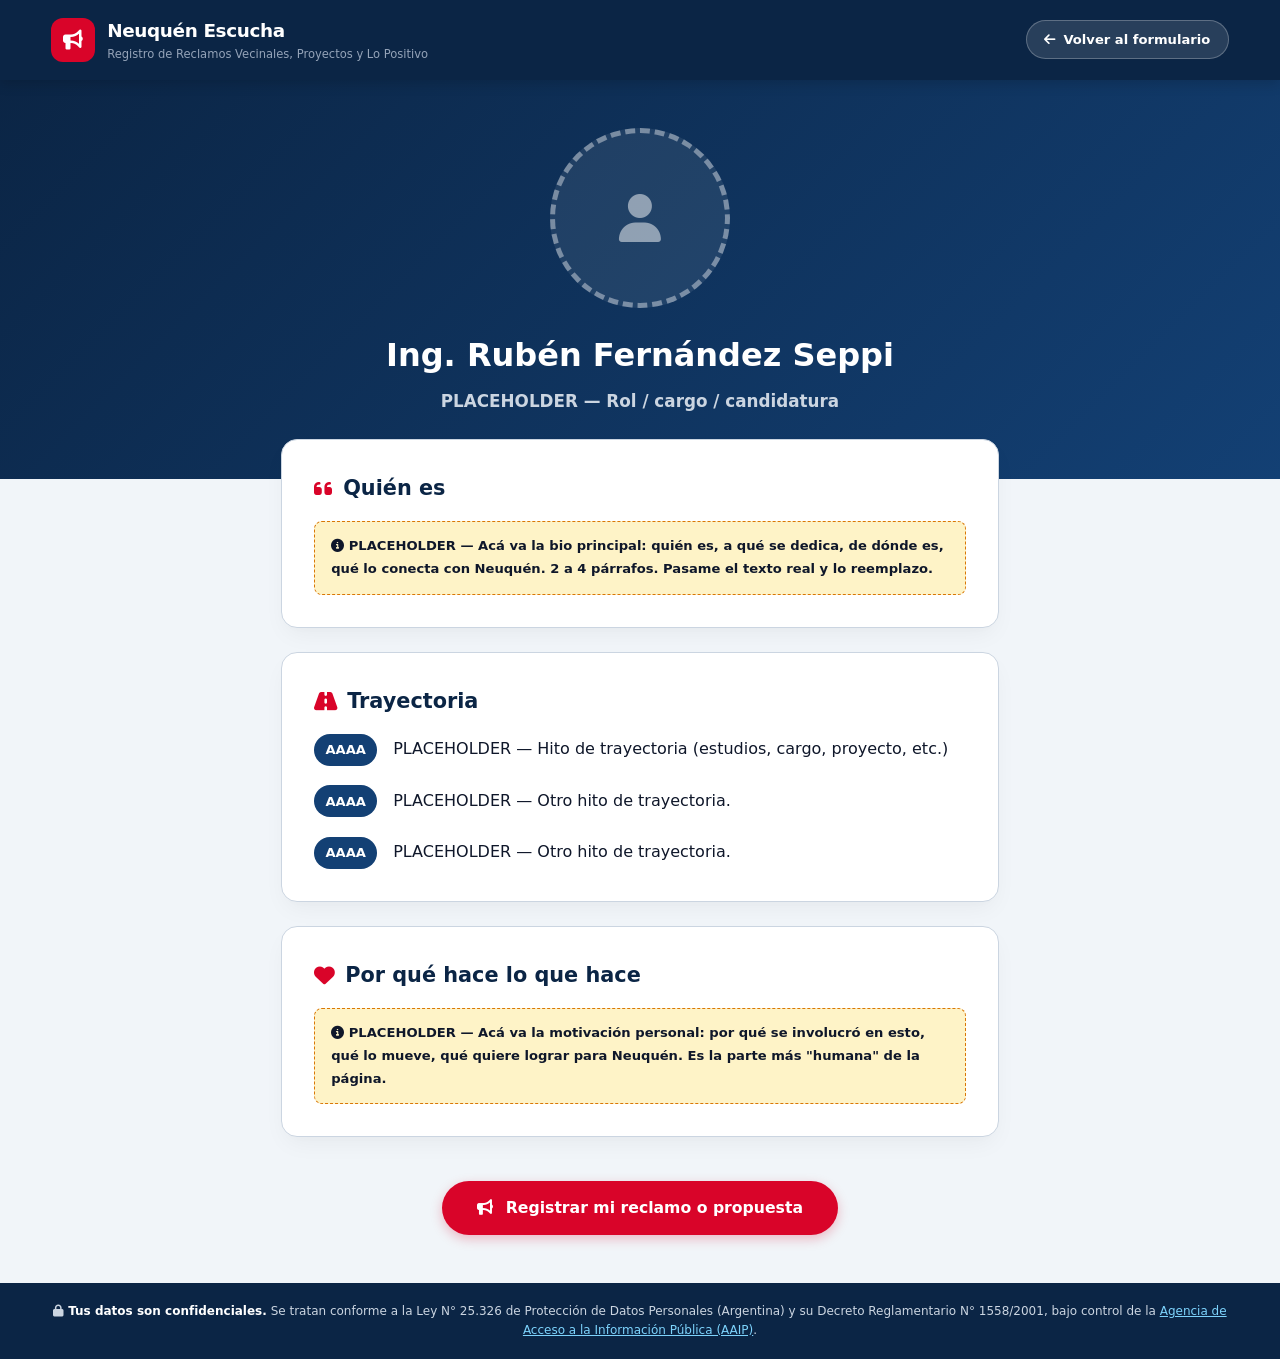
==== acercade/index.html @ f6ae8240 "Create index.html" ====
<!DOCTYPE html>
<html lang="es">
<head>
    <meta charset="UTF-8">
    <meta name="viewport" content="width=device-width, initial-scale=1.0">
    <title>Acerca de Rubén Fernández Seppi | Neuquén Escucha</title>
    <link rel="icon" href="data:image/svg+xml,%3Csvg xmlns='http://www.w3.org/2000/svg' viewBox='0 0 100 100'%3E%3Crect width='100' height='100' rx='20' fill='%230b2545'/%3E%3Ctext x='50' y='68' font-size='55' text-anchor='middle' fill='%23d90429'%3EN%3C/text%3E%3C/svg%3E">

    <link rel="stylesheet" href="https://cdnjs.cloudflare.com/ajax/libs/font-awesome/6.4.0/css/all.min.css">
    <link rel="stylesheet" href="../assets/shared.css">
    <style>
        /* ============ TODO: reemplazar cuando llegue el contenido real ============
           Buscá la palabra "PLACEHOLDER" en este archivo — son los lugares donde
           va la foto, la bio, la trayectoria y la motivación reales. */

        .about-hero {
            background: linear-gradient(135deg, var(--primary) 0%, var(--secondary) 100%);
            color: #fff;
            padding: 3rem 4% 4rem;
            text-align: center;
        }

        .about-photo {
            width: 180px;
            height: 180px;
            border-radius: 50%;
            border: 5px solid rgba(255,255,255,0.25);
            object-fit: cover;
            margin: 0 auto 1.4rem;
            display: block;
            background: rgba(255,255,255,0.1);
        }

        .about-photo-placeholder {
            width: 180px;
            height: 180px;
            border-radius: 50%;
            border: 5px dashed rgba(255,255,255,0.4);
            margin: 0 auto 1.4rem;
            display: flex;
            align-items: center;
            justify-content: center;
            font-size: 3rem;
            color: rgba(255,255,255,0.5);
            background: rgba(255,255,255,0.08);
        }

        .about-hero h1 {
            font-size: 2rem;
            font-weight: 800;
            margin-bottom: 0.4rem;
        }

        .about-hero .about-role {
            font-size: 1.05rem;
            color: #cbd5e1;
            font-weight: 600;
        }

        .about-content {
            max-width: 820px;
            margin: -2.5rem auto 0;
            padding: 0 4% 3rem;
        }

        .about-card {
            background: #fff;
            border-radius: var(--radius);
            box-shadow: var(--shadow);
            border: 1px solid var(--border-color);
            padding: 2rem;
            margin-bottom: 1.5rem;
        }

        .about-card h2 {
            color: var(--primary);
            font-size: 1.3rem;
            font-weight: 800;
            margin-bottom: 1rem;
            display: flex;
            align-items: center;
            gap: 10px;
        }

        .about-card h2 i {
            color: var(--accent);
        }

        .about-card p {
            color: var(--text-dark);
            line-height: 1.75;
            margin-bottom: 0.9rem;
        }

        .about-card p:last-child { margin-bottom: 0; }

        .placeholder-note {
            background: #fef3c7;
            border: 1px dashed var(--gold);
            border-radius: 8px;
            padding: 0.8rem 1rem;
            font-size: 0.82rem;
            color: #92400e;
            font-weight: 600;
        }

        .timeline {
            display: flex;
            flex-direction: column;
            gap: 1.2rem;
        }

        .timeline-item {
            display: flex;
            gap: 1rem;
            align-items: flex-start;
        }

        .timeline-year {
            background: var(--secondary);
            color: #fff;
            font-weight: 800;
            font-size: 0.82rem;
            padding: 0.35rem 0.7rem;
            border-radius: 50px;
            flex-shrink: 0;
            white-space: nowrap;
        }

        .timeline-desc {
            color: var(--text-dark);
            line-height: 1.6;
            padding-top: 0.15rem;
        }

        .about-cta {
            text-align: center;
            margin-top: 1rem;
        }

        .about-cta a.btn-submit {
            display: inline-flex;
            width: auto;
            padding: 0.9rem 2.2rem;
            text-decoration: none;
        }

        @media (max-width: 600px) {
            .about-hero { padding: 2.2rem 5% 3.5rem; }
            .about-hero h1 { font-size: 1.5rem; }
            .about-photo, .about-photo-placeholder { width: 130px; height: 130px; }
            .about-card { padding: 1.4rem; }
        }
    </style>
</head>
<body>

    <header>
        <div class="brand">
            <div class="brand-icon"><i class="fas fa-bullhorn"></i></div>
            <div class="brand-text">
                <h1>Neuquén Escucha</h1>
                <p>Registro de Reclamos Vecinales, Proyectos y Lo Positivo</p>
            </div>
        </div>
        <div class="header-actions">
            <a href="../index.html" class="btn-header-back" style="display:flex;">
                <i class="fas fa-arrow-left"></i> <span>Volver al formulario</span>
            </a>
        </div>
    </header>

    <section class="about-hero">
        <!-- PLACEHOLDER: reemplazar por la foto real -->
        <!-- <img src="foto-ruben.jpg" alt="Rubén Fernández Seppi" class="about-photo"> -->
        <div class="about-photo-placeholder">
            <i class="fas fa-user"></i>
        </div>
        <h1>Ing. Rubén Fernández Seppi</h1>
        <p class="about-role">PLACEHOLDER — Rol / cargo / candidatura</p>
    </section>

    <main class="about-content">

        <div class="about-card">
            <h2><i class="fas fa-quote-left"></i> Quién es</h2>
            <p class="placeholder-note">
                <i class="fas fa-info-circle"></i> PLACEHOLDER — Acá va la bio principal: quién es, a qué se dedica,
                de dónde es, qué lo conecta con Neuquén. 2 a 4 párrafos. Pasame el texto real y lo reemplazo.
            </p>
        </div>

        <div class="about-card">
            <h2><i class="fas fa-road"></i> Trayectoria</h2>
            <div class="timeline">
                <!-- PLACEHOLDER: agregar un bloque más por cada hito de la trayectoria -->
                <div class="timeline-item">
                    <span class="timeline-year">AAAA</span>
                    <span class="timeline-desc">PLACEHOLDER — Hito de trayectoria (estudios, cargo, proyecto, etc.)</span>
                </div>
                <div class="timeline-item">
                    <span class="timeline-year">AAAA</span>
                    <span class="timeline-desc">PLACEHOLDER — Otro hito de trayectoria.</span>
                </div>
                <div class="timeline-item">
                    <span class="timeline-year">AAAA</span>
                    <span class="timeline-desc">PLACEHOLDER — Otro hito de trayectoria.</span>
                </div>
            </div>
        </div>

        <div class="about-card">
            <h2><i class="fas fa-heart"></i> Por qué hace lo que hace</h2>
            <p class="placeholder-note">
                <i class="fas fa-info-circle"></i> PLACEHOLDER — Acá va la motivación personal: por qué se involucró
                en esto, qué lo mueve, qué quiere lograr para Neuquén. Es la parte más "humana" de la página.
            </p>
        </div>

        <div class="about-cta">
            <a href="../index.html" class="btn-submit">
                <i class="fas fa-bullhorn"></i> Registrar mi reclamo o propuesta
            </a>
        </div>

    </main>

    <footer class="privacy-footer">
        <i class="fas fa-lock"></i> <strong>Tus datos son confidenciales.</strong> Se tratan conforme a la Ley N° 25.326 de Protección de Datos Personales (Argentina) y su Decreto Reglamentario N° 1558/2001, bajo control de la <a href="https://www.argentina.gob.ar/aaip/datospersonales" target="_blank" rel="noopener">Agencia de Acceso a la Información Pública (AAIP)</a>.
    </footer>

</body>
</html>
---- assets/shared.css ----
/**
 * shared.css — Neuquén Escucha
 * Estilos comunes entre index.html (formulario público) y admin.html (panel).
 * Colores, tipografía, botones, modales, toasts y el aviso de privacidad viven acá.
 * Lo específico de cada página (grilla del formulario, gráficos del panel, etc.)
 * va en el <style> propio de cada archivo .html.
 */

:root {
    --primary: #0b2545;
    --secondary: #134074;
    --accent: #d90429;
    --gold: #d97706;
    --gold-light: #fef3c7;
    --teal: #0d9488;
    --green-positive: #16a34a;
    --green-light: #dcfce7;
    --purple: #7c3aed;
    --light-bg: #f1f5f9;
    --card-bg: #ffffff;
    --text-dark: #0f172a;
    --text-muted: #64748b;
    --border-color: #cbd5e1;
    --radius: 16px;
    --shadow: 0 10px 25px -5px rgba(0,0,0,0.05), 0 8px 10px -6px rgba(0,0,0,0.01);
    --transition: all 0.3s cubic-bezier(0.4, 0, 0.2, 1);
}

* {
    margin: 0;
    padding: 0;
    box-sizing: border-box;
    font-family: 'Segoe UI', system-ui, -apple-system, sans-serif;
}

body {
    background-color: var(--light-bg);
    color: var(--text-dark);
    line-height: 1.6;
    min-height: 100vh;
    display: flex;
    flex-direction: column;
}

/* Ocultar la barra de scroll visible (PC y celular), sin quitar el scroll en sí */
html, body {
    scrollbar-width: none;
    -ms-overflow-style: none;
}
html::-webkit-scrollbar, body::-webkit-scrollbar {
    display: none;
    width: 0;
    height: 0;
}

@keyframes fadeIn {
    from { opacity: 0; transform: translateY(10px); }
    to { opacity: 1; transform: translateY(0); }
}

@keyframes modalScale {
    from { transform: scale(0.85); opacity: 0; }
    to { transform: scale(1); opacity: 1; }
}

/* ============ HEADER ============ */
header {
    background: var(--primary);
    color: #fff;
    padding: 1rem 4%;
    display: flex;
    justify-content: space-between;
    align-items: center;
    box-shadow: 0 4px 12px rgba(0,0,0,0.15);
    position: sticky;
    top: 0;
    z-index: 100;
}

.brand { display: flex; align-items: center; gap: 12px; }

.brand-icon {
    background: var(--accent);
    color: #fff;
    width: 44px;
    height: 44px;
    border-radius: 12px;
    display: flex;
    align-items: center;
    justify-content: center;
    font-size: 1.25rem;
    flex-shrink: 0;
}

.brand-text h1 { font-size: 1.15rem; font-weight: 800; letter-spacing: -0.02em; }
.brand-text p { font-size: 0.72rem; color: #94a3b8; }

.header-actions { display: flex; align-items: center; gap: 0.6rem; }

.btn-header-admin, .btn-header-back {
    background: rgba(255,255,255,0.12);
    color: #fff;
    border: 1px solid rgba(255,255,255,0.25);
    padding: 0.5rem 1.1rem;
    border-radius: 50px;
    font-size: 0.82rem;
    font-weight: 700;
    cursor: pointer;
    display: flex;
    align-items: center;
    gap: 8px;
    transition: var(--transition);
    white-space: nowrap;
    text-decoration: none;
}

.btn-header-admin:hover, .btn-header-back:hover {
    background: rgba(255,255,255,0.25);
    transform: translateY(-1px);
}

.btn-header-whatsapp {
    background: #25D366;
    color: #fff;
    border: none;
    padding: 0.5rem 1.1rem;
    border-radius: 50px;
    font-size: 0.82rem;
    font-weight: 700;
    cursor: pointer;
    display: flex;
    align-items: center;
    gap: 8px;
    transition: var(--transition);
    white-space: nowrap;
    text-decoration: none;
}

.btn-header-whatsapp:hover {
    background: #1da851;
    transform: translateY(-1px);
}

@media (max-width: 480px) {
    .btn-header-whatsapp span { display: none; }
    .btn-header-whatsapp { padding: 0.5rem 0.7rem; }
}

.main-wrapper {
    flex: 1;
    padding: 2rem 4%;
    max-width: 1550px;
    margin: 0 auto;
    width: 100%;
}

@media (max-width: 768px) {
    header { padding: 0.8rem 4%; }
    .brand-text h1 { font-size: 1rem; }
    .brand-text p { font-size: 0.62rem; }
    .main-wrapper { padding: 1.2rem 4%; }
}

/* ============ FORM ELEMENTS BASE ============ */
.form-group { display: flex; flex-direction: column; gap: 0.4rem; }

label {
    font-weight: 700;
    font-size: 0.88rem;
    color: var(--text-dark);
    display: flex;
    align-items: center;
    gap: 6px;
}

input, select, textarea {
    width: 100%;
    padding: 0.8rem 1rem;
    border: 1px solid var(--border-color);
    border-radius: 10px;
    font-size: 0.92rem;
    background: #fff;
    color: var(--text-dark);
    outline: none;
    transition: var(--transition);
}

input:focus, select:focus, textarea:focus {
    border-color: var(--secondary);
    box-shadow: 0 0 0 3px rgba(19, 64, 116, 0.12);
}

.field-error {
    border-color: var(--accent) !important;
    box-shadow: 0 0 0 3px rgba(217, 4, 41, 0.12) !important;
}

.form-error-msg {
    display: none;
    background: #fee2e2;
    color: #b91c1c;
    border: 1px solid #fecaca;
    padding: 0.7rem 1rem;
    border-radius: 10px;
    font-size: 0.85rem;
    font-weight: 600;
    margin-top: 1rem;
}

/* ============ BOTONES ============ */
.btn-submit {
    background: var(--accent);
    color: #fff;
    border: none;
    padding: 1rem 2rem;
    font-size: 0.98rem;
    font-weight: 800;
    border-radius: 50px;
    cursor: pointer;
    transition: var(--transition);
    display: flex;
    align-items: center;
    justify-content: center;
    gap: 0.8rem;
    width: 100%;
    margin-top: 1.2rem;
    box-shadow: 0 4px 12px rgba(217, 4, 41, 0.25);
}

.btn-submit:hover { background: #b00320; transform: translateY(-2px); }
.btn-submit:disabled { opacity: 0.65; cursor: not-allowed; transform: none; }

.btn-whatsapp {
    background: #25D366;
    color: #fff;
    text-decoration: none;
    padding: 0.9rem 1.6rem;
    border-radius: 50px;
    font-weight: 700;
    display: inline-flex;
    align-items: center;
    justify-content: center;
    gap: 0.6rem;
    width: 100%;
    cursor: pointer;
    border: none;
    transition: var(--transition);
}
.btn-whatsapp:hover { background: #1da851; transform: translateY(-1px); }
.btn-whatsapp:disabled { opacity: 0.6; cursor: not-allowed; }

/* ============ MODALES ============ */
.modal-overlay {
    position: fixed;
    top: 0; left: 0;
    width: 100%; height: 100%;
    background: rgba(15, 23, 42, 0.75);
    backdrop-filter: blur(5px);
    display: none;
    align-items: center;
    justify-content: center;
    z-index: 1000;
    padding: 1rem;
    overflow-y: auto;
}

.modal-card {
    background: #fff;
    border-radius: var(--radius);
    max-width: 520px;
    width: 100%;
    padding: 2.2rem;
    text-align: center;
    box-shadow: 0 25px 50px -12px rgba(0, 0, 0, 0.25);
    animation: modalScale 0.3s cubic-bezier(0.34, 1.56, 0.64, 1) forwards;
    margin: auto;
}

.modal-icon {
    width: 72px; height: 72px;
    border-radius: 50%;
    display: flex;
    align-items: center;
    justify-content: center;
    font-size: 2rem;
    margin: 0 auto 1.2rem;
}

.modal-icon.icon-success { background: #dcfce7; color: #16a34a; }
.modal-icon.icon-info { background: #e0f2fe; color: #0284c7; }
.modal-icon.icon-verify { background: #fef3c7; color: #d97706; }
.modal-icon.icon-admin { background: #e0e7ff; color: #4338ca; }

.modal-title { font-size: 1.4rem; color: var(--primary); font-weight: 800; margin-bottom: 0.6rem; }
.modal-desc { color: var(--text-muted); font-size: 0.92rem; margin-bottom: 1.3rem; line-height: 1.5; }

.modal-invitation {
    background: #f1f5f9;
    border-left: 4px solid #25D366;
    padding: 1rem;
    border-radius: 8px;
    font-size: 0.88rem;
    color: var(--text-dark);
    text-align: left;
    margin-bottom: 1.3rem;
}

.modal-close-btn {
    background: transparent;
    border: none;
    color: var(--text-muted);
    font-weight: 600;
    margin-top: 1rem;
    cursor: pointer;
    font-size: 0.85rem;
}

.code-input-box {
    letter-spacing: 8px;
    font-size: 1.5rem;
    text-align: center;
    font-weight: 800;
    width: 180px;
    margin: 1rem auto;
    display: block;
}

@media (max-width: 480px) {
    .modal-card { padding: 1.5rem; }
}

/* ============ POPUPS DE CONFIRMACIÓN (TOASTS) ============ */
#toastContainer {
    position: fixed;
    top: 90px;
    right: 20px;
    z-index: 2000;
    display: flex;
    flex-direction: column;
    gap: 0.6rem;
    max-width: 340px;
    pointer-events: none;
}

.toast-item {
    background: var(--primary);
    color: #fff;
    padding: 0.85rem 1.1rem;
    border-radius: 10px;
    font-size: 0.85rem;
    font-weight: 600;
    box-shadow: 0 10px 25px -5px rgba(0,0,0,0.25);
    display: flex;
    align-items: center;
    gap: 10px;
    opacity: 0;
    transform: translateX(40px);
    transition: opacity 0.25s ease, transform 0.25s ease;
    pointer-events: auto;
    cursor: pointer;
}

.toast-item.toast-visible { opacity: 1; transform: translateX(0); }
.toast-item.toast-success { background: #15803d; }
.toast-item.toast-error { background: var(--accent); }
.toast-item.toast-info { background: var(--secondary); }
.toast-item i { font-size: 1.05rem; flex-shrink: 0; }

@media (max-width: 480px) {
    #toastContainer { top: auto; bottom: 16px; right: 12px; left: 12px; max-width: none; }
}

/* ============ AVISO DE PRIVACIDAD ============ */
.privacy-notice-box {
    background: #f0f9ff;
    border: 1px solid #bae6fd;
    border-left: 4px solid #0284c7;
    border-radius: 10px;
    padding: 1rem 1.1rem;
    margin: 1.4rem 0;
    font-size: 0.85rem;
    color: var(--text-dark);
    line-height: 1.55;
}

.privacy-notice-box .privacy-title {
    display: flex;
    align-items: center;
    gap: 8px;
    font-weight: 800;
    color: #075985;
    margin-bottom: 0.4rem;
    font-size: 0.9rem;
}

.privacy-notice-box details { margin-top: 0.5rem; }
.privacy-notice-box summary {
    cursor: pointer;
    font-weight: 700;
    color: #0284c7;
    font-size: 0.82rem;
    list-style: none;
}
.privacy-notice-box summary::-webkit-details-marker { display: none; }
.privacy-notice-box summary::before { content: "▸ "; }
.privacy-notice-box details[open] summary::before { content: "▾ "; }

.privacy-notice-box .privacy-extra {
    margin-top: 0.6rem;
    padding-top: 0.6rem;
    border-top: 1px dashed #bae6fd;
    color: var(--text-muted);
    font-size: 0.8rem;
}

.privacy-footer {
    background: var(--primary);
    color: #cbd5e1;
    text-align: center;
    font-size: 0.75rem;
    padding: 1.2rem 4%;
    line-height: 1.6;
}
.privacy-footer strong { color: #fff; }
.privacy-footer a { color: #7dd3fc; text-decoration: underline; }

@media (max-width: 480px) {
    .privacy-notice-box { padding: 0.85rem 0.9rem; font-size: 0.8rem; }
}
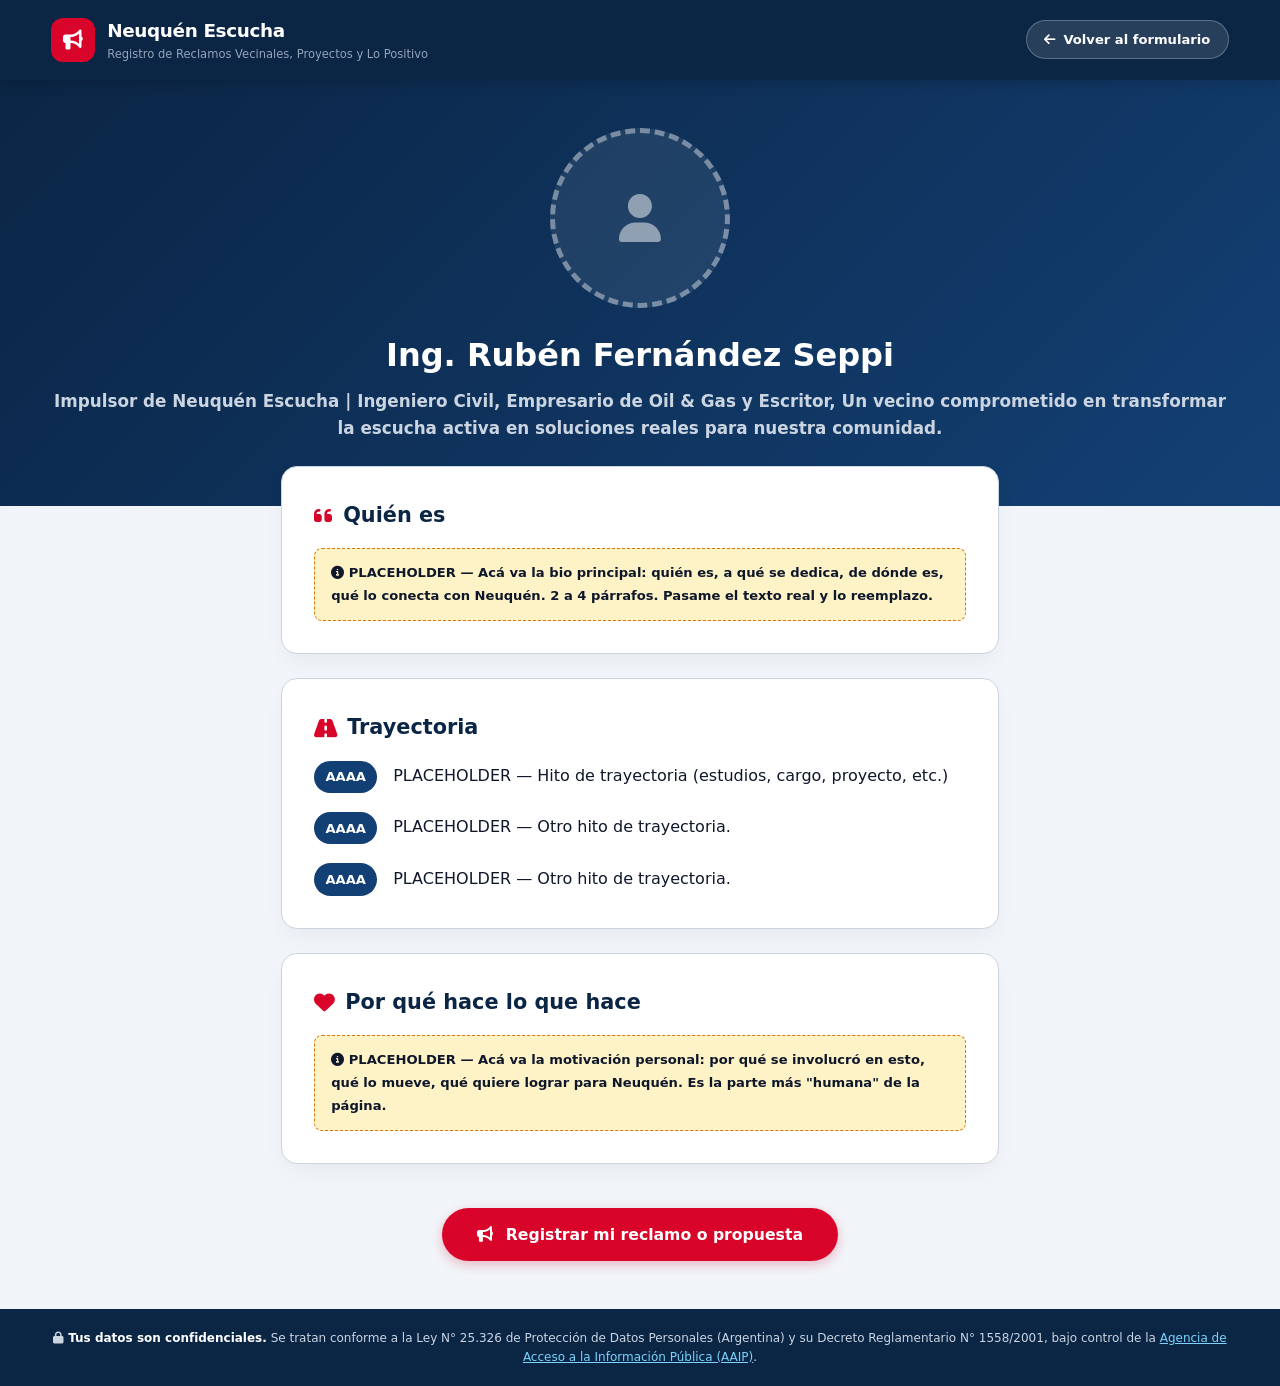
==== commit 0227f47a: "Update index.html" ====
--- a/acercade/index.html
+++ b/acercade/index.html
@@ -177,7 +177,8 @@
             <i class="fas fa-user"></i>
         </div>
         <h1>Ing. Rubén Fernández Seppi</h1>
-        <p class="about-role">PLACEHOLDER — Rol / cargo / candidatura</p>
+        <p class="about-role">Impulsor de Neuquén Escucha | Ingeniero Civil, Empresario de Oil & Gas y Escritor,
+            Un vecino comprometido en transformar la escucha activa en soluciones reales para nuestra comunidad.</p>
     </section>
 
     <main class="about-content">
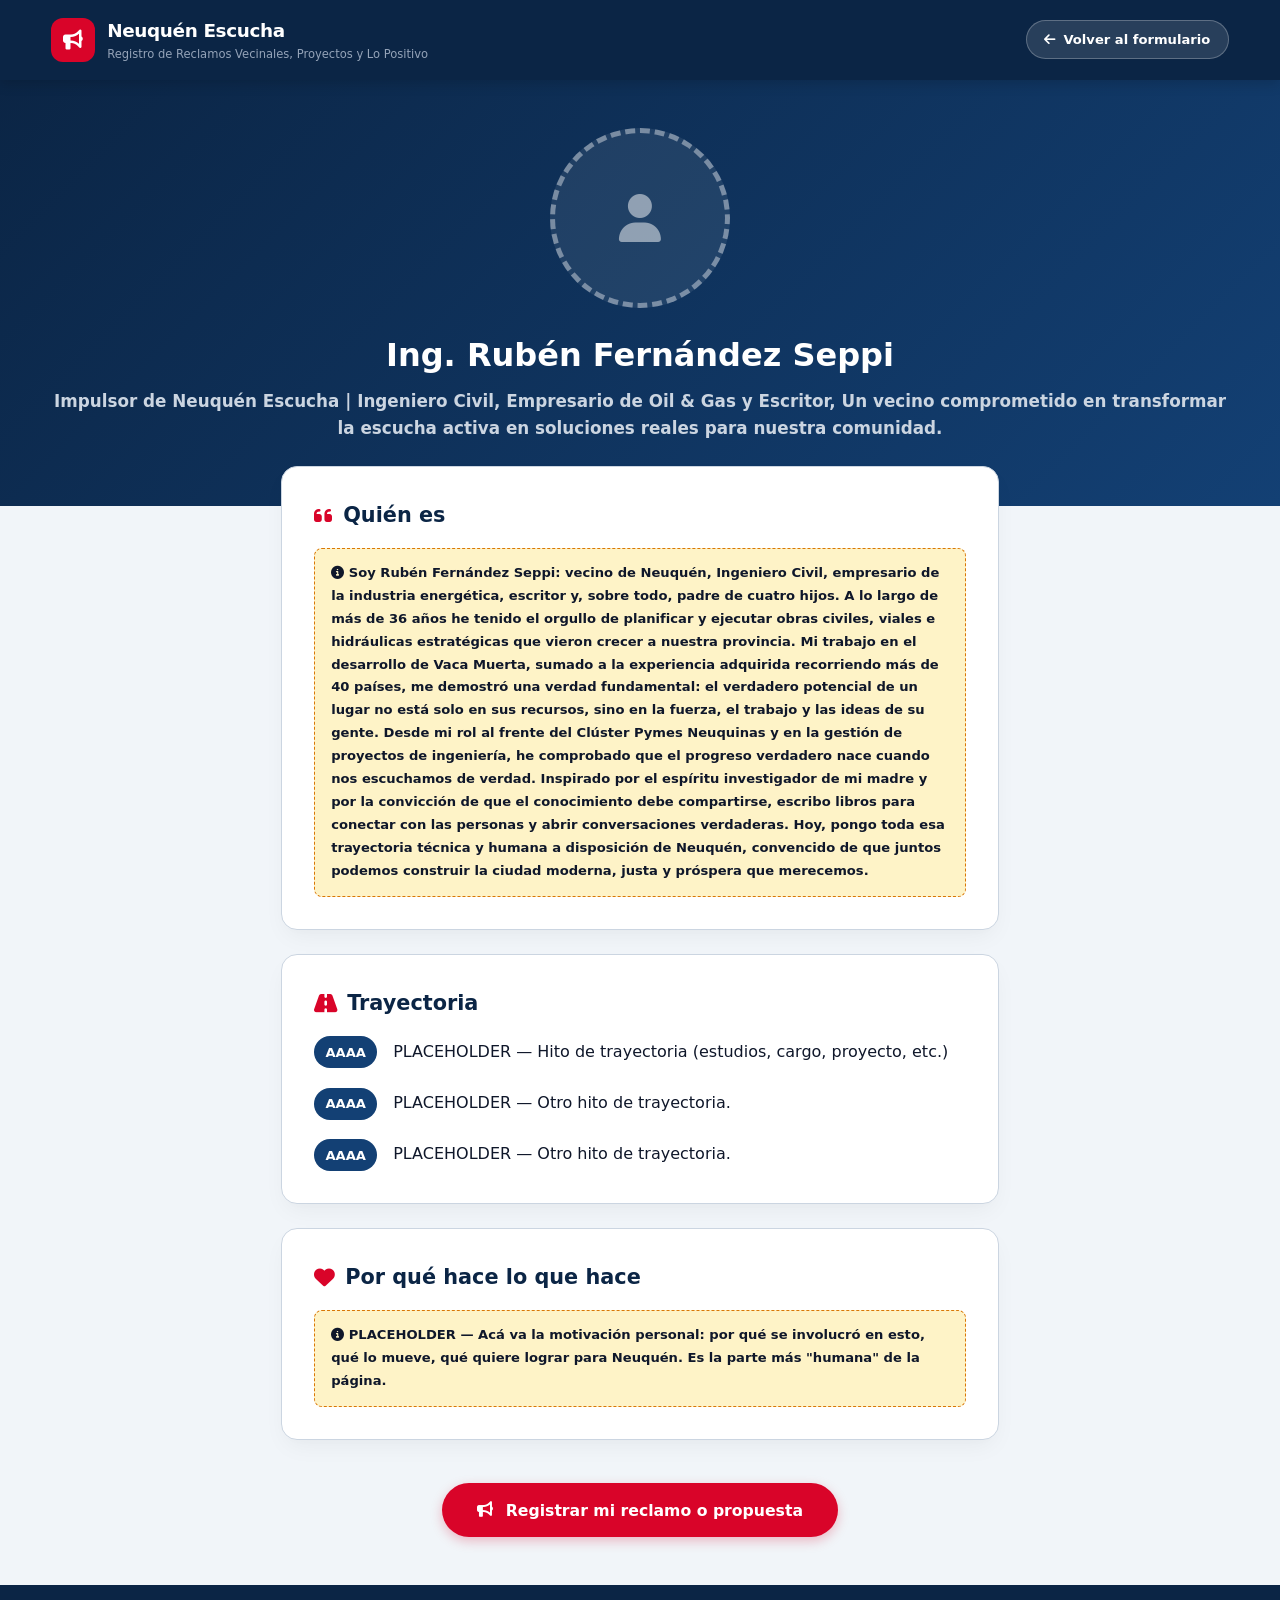
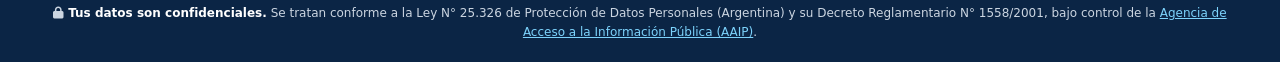
==== commit dcff570a: "Update index.html" ====
--- a/acercade/index.html
+++ b/acercade/index.html
@@ -178,6 +178,7 @@
         </div>
         <h1>Ing. Rubén Fernández Seppi</h1>
         <p class="about-role">Impulsor de Neuquén Escucha | Ingeniero Civil, Empresario de Oil & Gas y Escritor,
+            
             Un vecino comprometido en transformar la escucha activa en soluciones reales para nuestra comunidad.</p>
     </section>
 
@@ -186,8 +187,9 @@
         <div class="about-card">
             <h2><i class="fas fa-quote-left"></i> Quién es</h2>
             <p class="placeholder-note">
-                <i class="fas fa-info-circle"></i> PLACEHOLDER — Acá va la bio principal: quién es, a qué se dedica,
-                de dónde es, qué lo conecta con Neuquén. 2 a 4 párrafos. Pasame el texto real y lo reemplazo.
+                <i class="fas fa-info-circle"></i> Soy Rubén Fernández Seppi: vecino de Neuquén, Ingeniero Civil, empresario de la industria energética, escritor y, sobre todo, padre de cuatro hijos. A lo largo de más de 36 años he tenido el orgullo de planificar y ejecutar obras civiles, viales e hidráulicas estratégicas que vieron crecer a nuestra provincia. Mi trabajo en el desarrollo de Vaca Muerta, sumado a la experiencia adquirida recorriendo más de 40 países, me demostró una verdad fundamental: el verdadero potencial de un lugar no está solo en sus recursos, sino en la fuerza, el trabajo y las ideas de su gente.
+
+Desde mi rol al frente del Clúster Pymes Neuquinas y en la gestión de proyectos de ingeniería, he comprobado que el progreso verdadero nace cuando nos escuchamos de verdad. Inspirado por el espíritu investigador de mi madre y por la convicción de que el conocimiento debe compartirse, escribo libros para conectar con las personas y abrir conversaciones verdaderas. Hoy, pongo toda esa trayectoria técnica y humana a disposición de Neuquén, convencido de que juntos podemos construir la ciudad moderna, justa y próspera que merecemos.
             </p>
         </div>
 
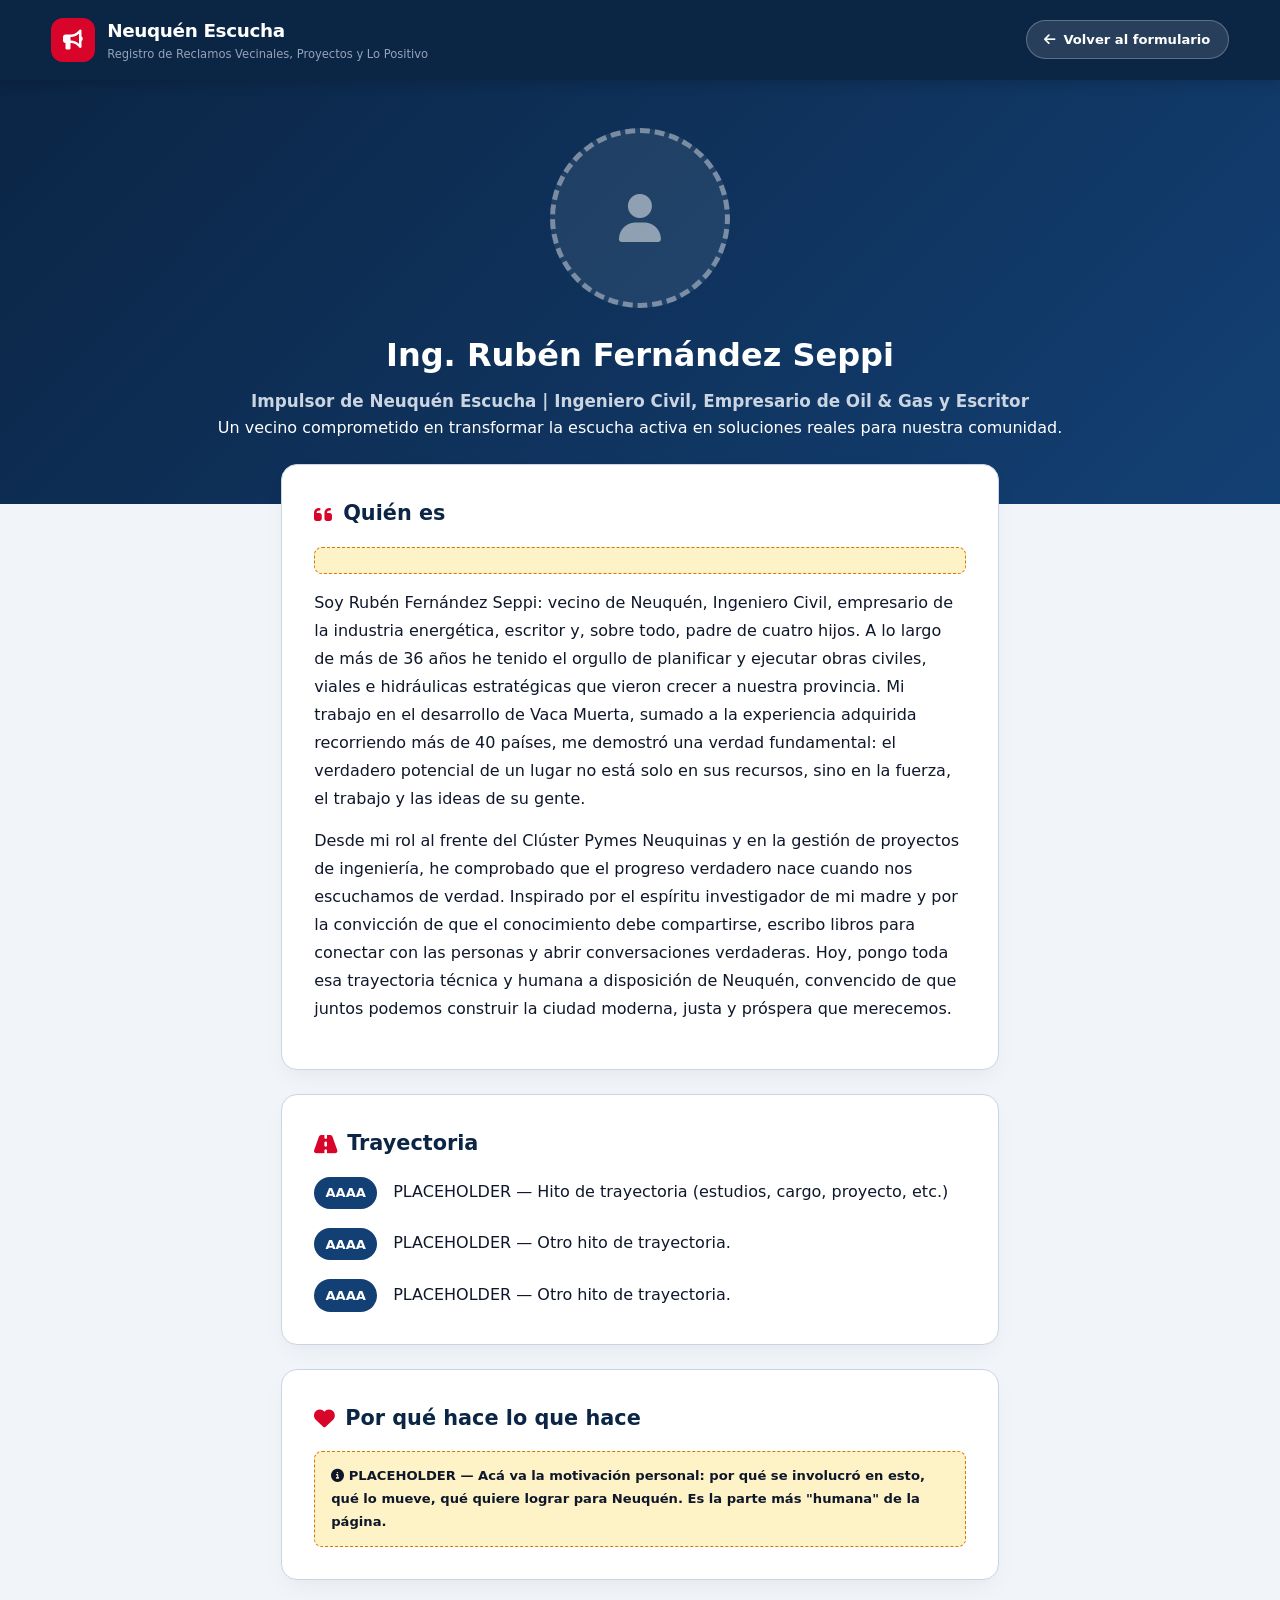
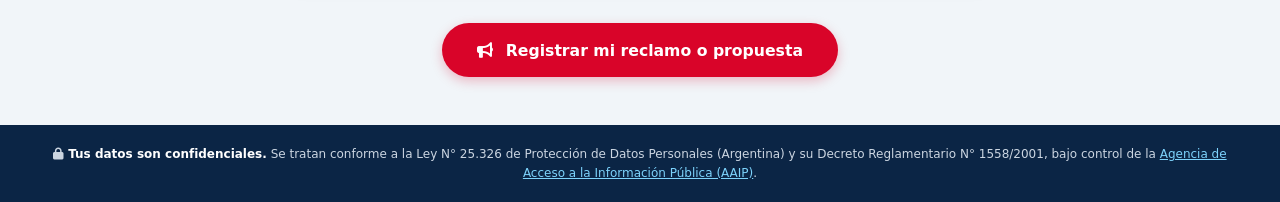
==== commit 563ff5dd: "Update index.html" ====
--- a/acercade/index.html
+++ b/acercade/index.html
@@ -177,9 +177,8 @@
             <i class="fas fa-user"></i>
         </div>
         <h1>Ing. Rubén Fernández Seppi</h1>
-        <p class="about-role">Impulsor de Neuquén Escucha | Ingeniero Civil, Empresario de Oil & Gas y Escritor,
-            
-            Un vecino comprometido en transformar la escucha activa en soluciones reales para nuestra comunidad.</p>
+        <p class="about-role">Impulsor de Neuquén Escucha | Ingeniero Civil, Empresario de Oil & Gas y Escritor </p>
+                             <p> Un vecino comprometido en transformar la escucha activa en soluciones reales para nuestra comunidad. </p>
     </section>
 
     <main class="about-content">
@@ -187,9 +186,8 @@
         <div class="about-card">
             <h2><i class="fas fa-quote-left"></i> Quién es</h2>
             <p class="placeholder-note">
-                <i class="fas fa-info-circle"></i> Soy Rubén Fernández Seppi: vecino de Neuquén, Ingeniero Civil, empresario de la industria energética, escritor y, sobre todo, padre de cuatro hijos. A lo largo de más de 36 años he tenido el orgullo de planificar y ejecutar obras civiles, viales e hidráulicas estratégicas que vieron crecer a nuestra provincia. Mi trabajo en el desarrollo de Vaca Muerta, sumado a la experiencia adquirida recorriendo más de 40 países, me demostró una verdad fundamental: el verdadero potencial de un lugar no está solo en sus recursos, sino en la fuerza, el trabajo y las ideas de su gente.
-
-Desde mi rol al frente del Clúster Pymes Neuquinas y en la gestión de proyectos de ingeniería, he comprobado que el progreso verdadero nace cuando nos escuchamos de verdad. Inspirado por el espíritu investigador de mi madre y por la convicción de que el conocimiento debe compartirse, escribo libros para conectar con las personas y abrir conversaciones verdaderas. Hoy, pongo toda esa trayectoria técnica y humana a disposición de Neuquén, convencido de que juntos podemos construir la ciudad moderna, justa y próspera que merecemos.
+                <p> Soy Rubén Fernández Seppi: vecino de Neuquén, Ingeniero Civil, empresario de la industria energética, escritor y, sobre todo, padre de cuatro hijos. A lo largo de más de 36 años he tenido el orgullo de planificar y ejecutar obras civiles, viales e hidráulicas estratégicas que vieron crecer a nuestra provincia. Mi trabajo en el desarrollo de Vaca Muerta, sumado a la experiencia adquirida recorriendo más de 40 países, me demostró una verdad fundamental: el verdadero potencial de un lugar no está solo en sus recursos, sino en la fuerza, el trabajo y las ideas de su gente.</p>
+                <p> Desde mi rol al frente del Clúster Pymes Neuquinas y en la gestión de proyectos de ingeniería, he comprobado que el progreso verdadero nace cuando nos escuchamos de verdad. Inspirado por el espíritu investigador de mi madre y por la convicción de que el conocimiento debe compartirse, escribo libros para conectar con las personas y abrir conversaciones verdaderas. Hoy, pongo toda esa trayectoria técnica y humana a disposición de Neuquén, convencido de que juntos podemos construir la ciudad moderna, justa y próspera que merecemos.</p>
             </p>
         </div>
 
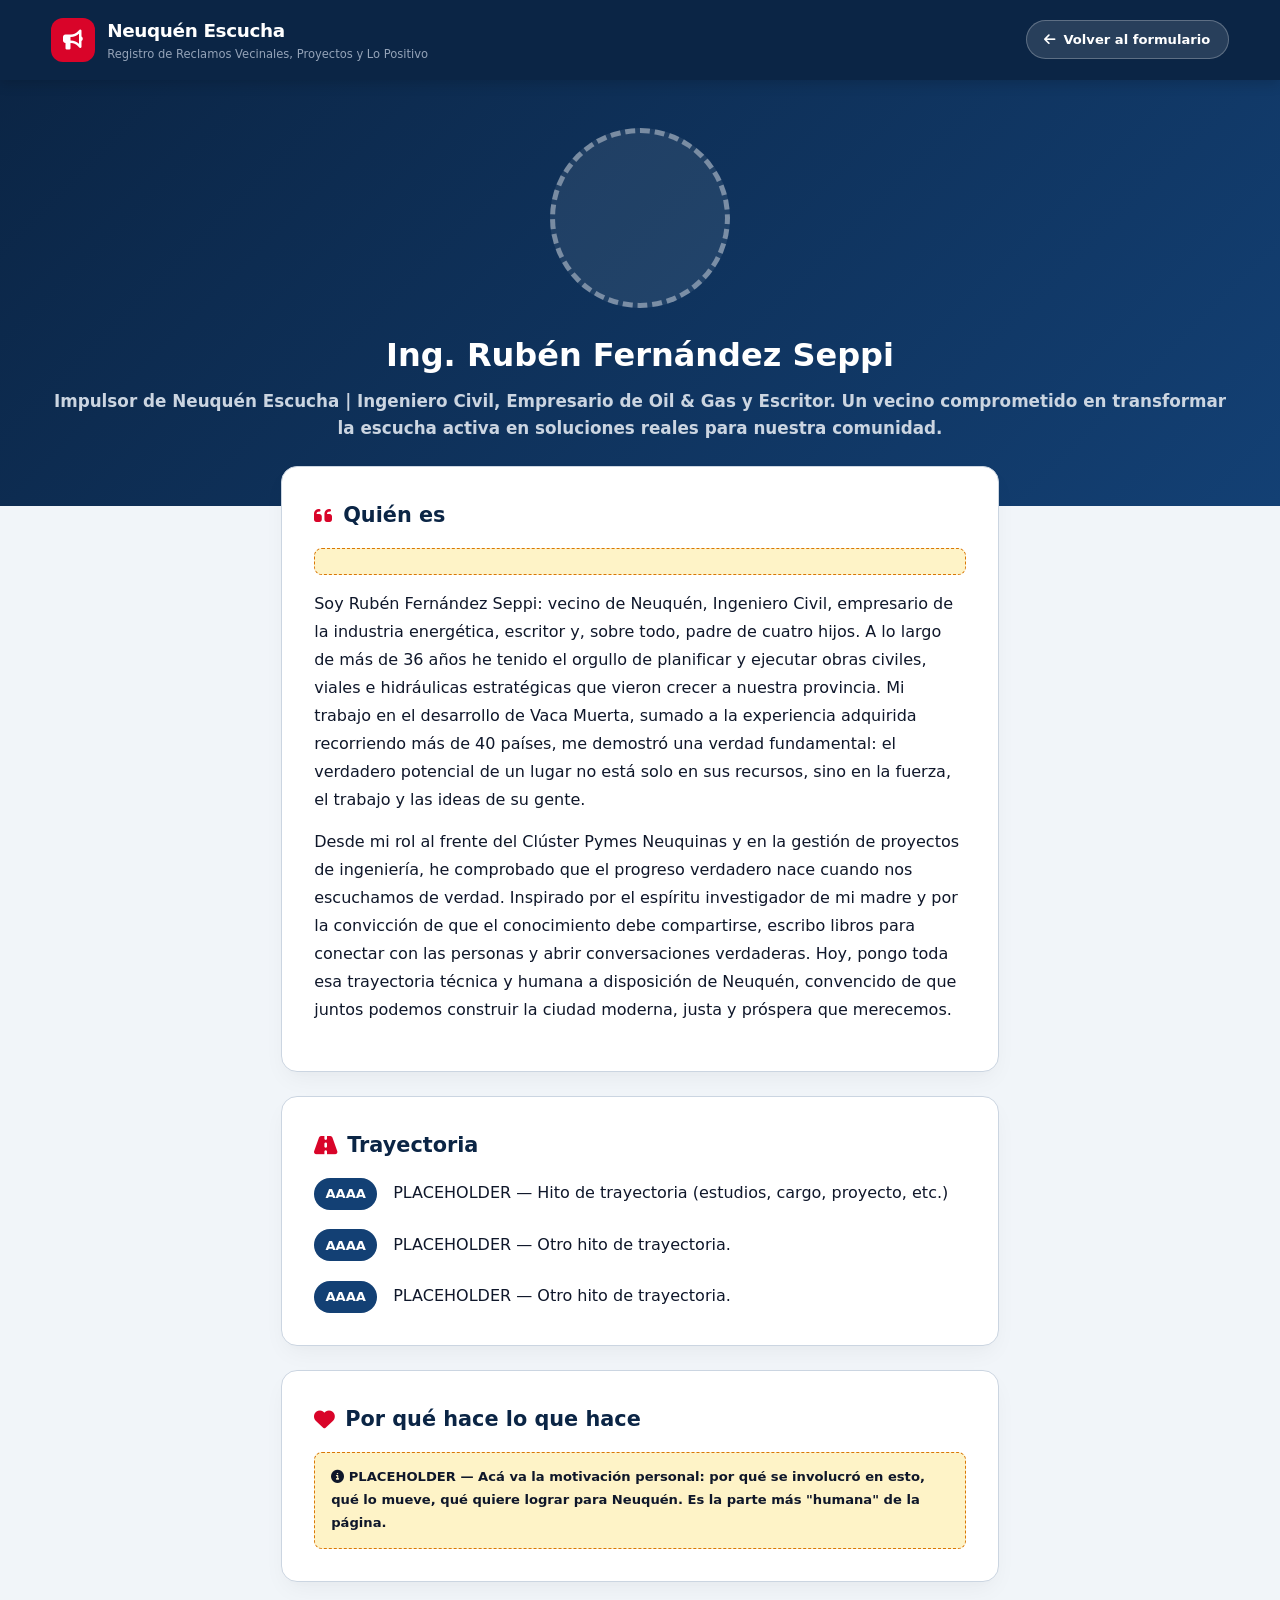
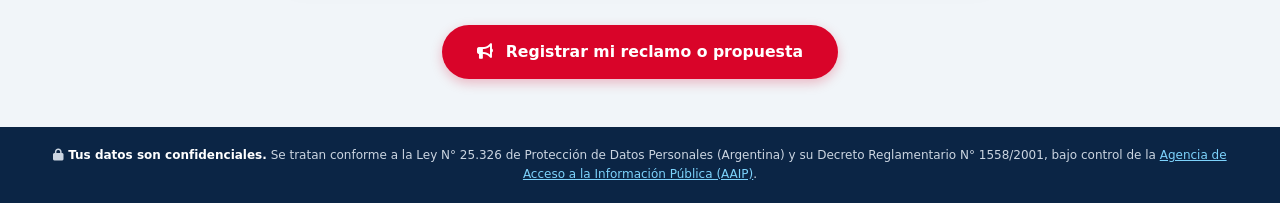
==== commit ce5da7d0: "Update index.html" ====
--- a/acercade/index.html
+++ b/acercade/index.html
@@ -174,11 +174,10 @@
         <!-- PLACEHOLDER: reemplazar por la foto real -->
         <!-- <img src="foto-ruben.jpg" alt="Rubén Fernández Seppi" class="about-photo"> -->
         <div class="about-photo-placeholder">
-            <i class="fas fa-user"></i>
+           
         </div>
         <h1>Ing. Rubén Fernández Seppi</h1>
-        <p class="about-role">Impulsor de Neuquén Escucha | Ingeniero Civil, Empresario de Oil & Gas y Escritor </p>
-                             <p> Un vecino comprometido en transformar la escucha activa en soluciones reales para nuestra comunidad. </p>
+        <p class="about-role">Impulsor de Neuquén Escucha | Ingeniero Civil, Empresario de Oil & Gas y Escritor. Un vecino comprometido en transformar la escucha activa en soluciones reales para nuestra comunidad. </p>
     </section>
 
     <main class="about-content">
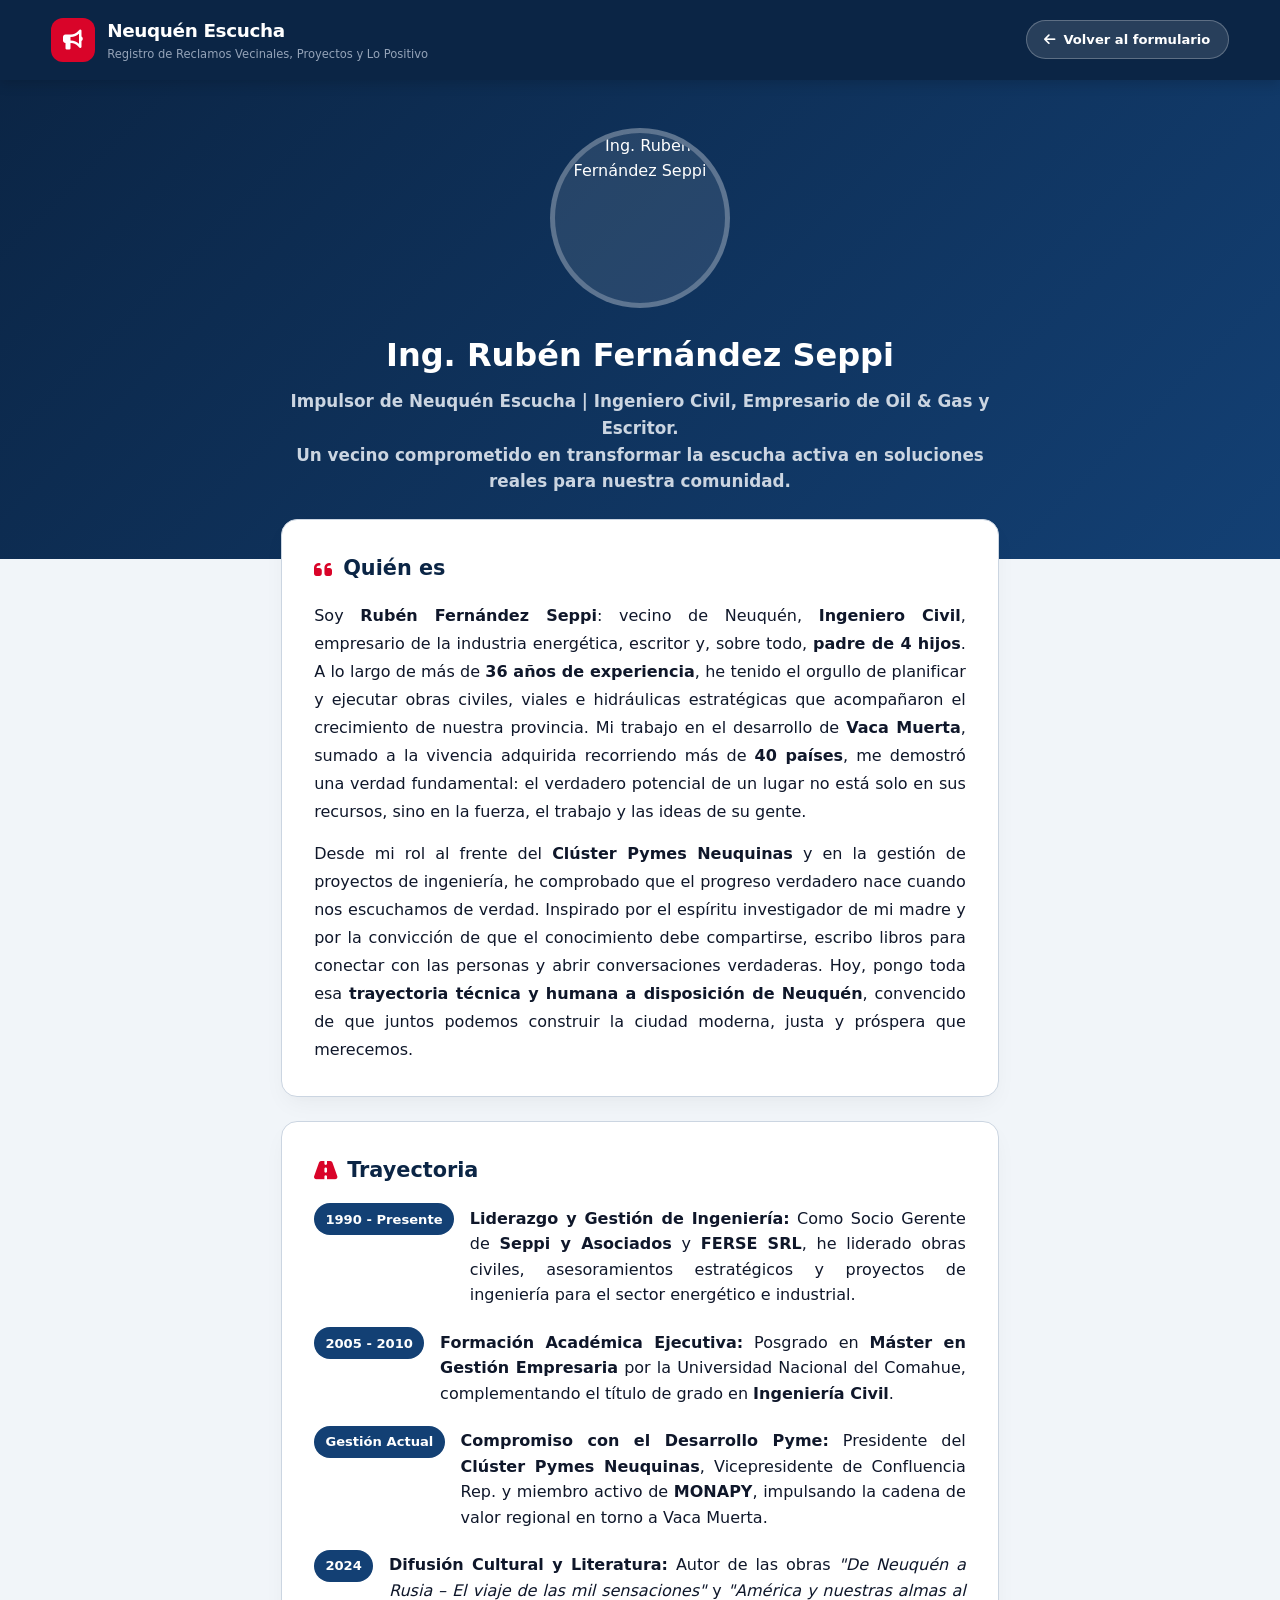
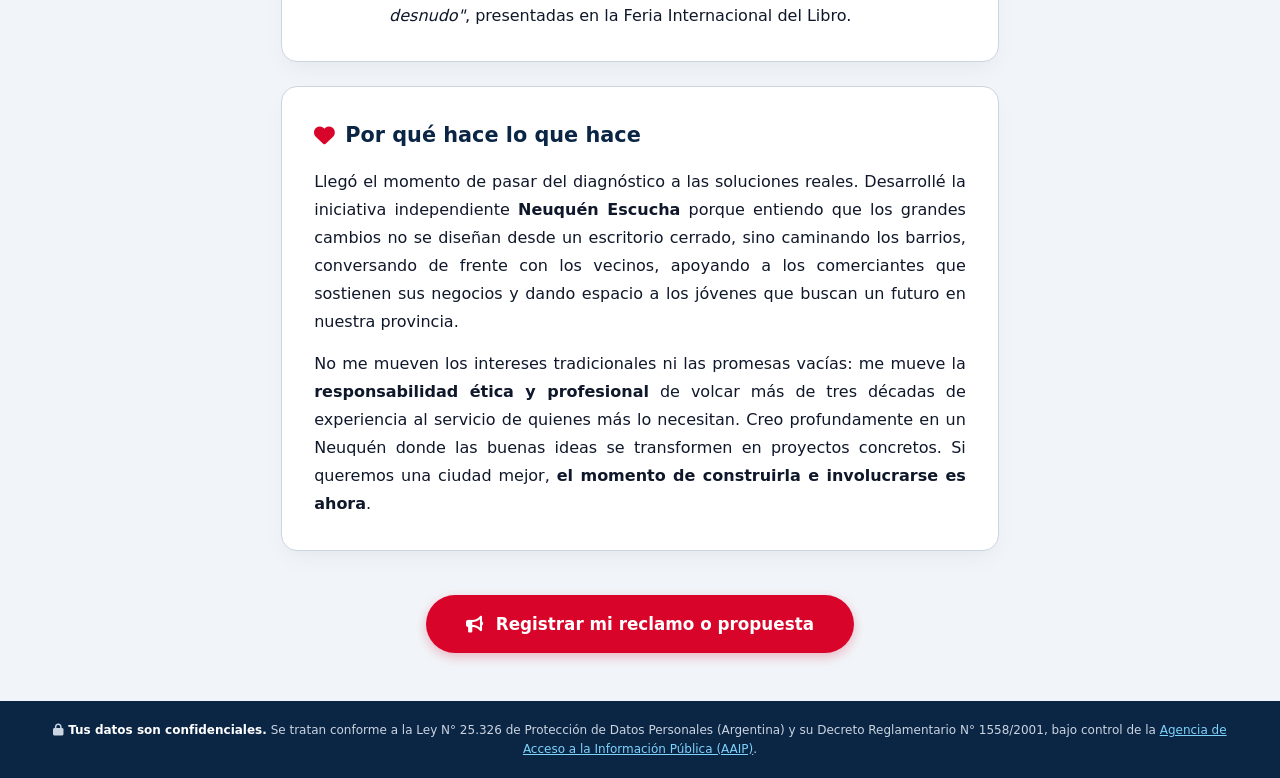
==== commit f4f4dcb3: "Update index.html" ====
--- a/acercade/index.html
+++ b/acercade/index.html
@@ -9,10 +9,6 @@
     <link rel="stylesheet" href="https://cdnjs.cloudflare.com/ajax/libs/font-awesome/6.4.0/css/all.min.css">
     <link rel="stylesheet" href="../assets/shared.css">
     <style>
-        /* ============ TODO: reemplazar cuando llegue el contenido real ============
-           Buscá la palabra "PLACEHOLDER" en este archivo — son los lugares donde
-           va la foto, la bio, la trayectoria y la motivación reales. */
-
         .about-hero {
             background: linear-gradient(135deg, var(--primary) 0%, var(--secondary) 100%);
             color: #fff;
@@ -31,20 +27,6 @@
             background: rgba(255,255,255,0.1);
         }
 
-        .about-photo-placeholder {
-            width: 180px;
-            height: 180px;
-            border-radius: 50%;
-            border: 5px dashed rgba(255,255,255,0.4);
-            margin: 0 auto 1.4rem;
-            display: flex;
-            align-items: center;
-            justify-content: center;
-            font-size: 3rem;
-            color: rgba(255,255,255,0.5);
-            background: rgba(255,255,255,0.08);
-        }
-
         .about-hero h1 {
             font-size: 2rem;
             font-weight: 800;
@@ -55,6 +37,8 @@
             font-size: 1.05rem;
             color: #cbd5e1;
             font-weight: 600;
+            max-width: 700px;
+            margin: 0 auto;
         }
 
         .about-content {
@@ -90,19 +74,10 @@
             color: var(--text-dark);
             line-height: 1.75;
             margin-bottom: 0.9rem;
+            text-align: justify;
         }
 
         .about-card p:last-child { margin-bottom: 0; }
-
-        .placeholder-note {
-            background: #fef3c7;
-            border: 1px dashed var(--gold);
-            border-radius: 8px;
-            padding: 0.8rem 1rem;
-            font-size: 0.82rem;
-            color: #92400e;
-            font-weight: 600;
-        }
 
         .timeline {
             display: flex;
@@ -131,24 +106,27 @@
             color: var(--text-dark);
             line-height: 1.6;
             padding-top: 0.15rem;
+            text-align: justify;
         }
 
         .about-cta {
             text-align: center;
-            margin-top: 1rem;
+            margin-top: 1.5rem;
         }
 
         .about-cta a.btn-submit {
             display: inline-flex;
             width: auto;
-            padding: 0.9rem 2.2rem;
+            padding: 1rem 2.5rem;
             text-decoration: none;
+            font-weight: 700;
+            font-size: 1.05rem;
         }
 
         @media (max-width: 600px) {
             .about-hero { padding: 2.2rem 5% 3.5rem; }
             .about-hero h1 { font-size: 1.5rem; }
-            .about-photo, .about-photo-placeholder { width: 130px; height: 130px; }
+            .about-photo { width: 130px; height: 130px; }
             .about-card { padding: 1.4rem; }
         }
     </style>
@@ -171,50 +149,45 @@
     </header>
 
     <section class="about-hero">
-        <!-- PLACEHOLDER: reemplazar por la foto real -->
-        <!-- <img src="foto-ruben.jpg" alt="Rubén Fernández Seppi" class="about-photo"> -->
-        <div class="about-photo-placeholder">
-           
-        </div>
+        <img src="https://lh3.googleusercontent.com/d/11xJjcs2o6uZb8CDYXTbSTuPumSIbQXzv" alt="Ing. Rubén Fernández Seppi" class="about-photo">
         <h1>Ing. Rubén Fernández Seppi</h1>
-        <p class="about-role">Impulsor de Neuquén Escucha | Ingeniero Civil, Empresario de Oil & Gas y Escritor. Un vecino comprometido en transformar la escucha activa en soluciones reales para nuestra comunidad. </p>
+        <p class="about-role">Impulsor de Neuquén Escucha | Ingeniero Civil, Empresario de Oil & Gas y Escritor.<br>Un vecino comprometido en transformar la escucha activa en soluciones reales para nuestra comunidad.</p>
     </section>
 
     <main class="about-content">
 
         <div class="about-card">
             <h2><i class="fas fa-quote-left"></i> Quién es</h2>
-            <p class="placeholder-note">
-                <p> Soy Rubén Fernández Seppi: vecino de Neuquén, Ingeniero Civil, empresario de la industria energética, escritor y, sobre todo, padre de cuatro hijos. A lo largo de más de 36 años he tenido el orgullo de planificar y ejecutar obras civiles, viales e hidráulicas estratégicas que vieron crecer a nuestra provincia. Mi trabajo en el desarrollo de Vaca Muerta, sumado a la experiencia adquirida recorriendo más de 40 países, me demostró una verdad fundamental: el verdadero potencial de un lugar no está solo en sus recursos, sino en la fuerza, el trabajo y las ideas de su gente.</p>
-                <p> Desde mi rol al frente del Clúster Pymes Neuquinas y en la gestión de proyectos de ingeniería, he comprobado que el progreso verdadero nace cuando nos escuchamos de verdad. Inspirado por el espíritu investigador de mi madre y por la convicción de que el conocimiento debe compartirse, escribo libros para conectar con las personas y abrir conversaciones verdaderas. Hoy, pongo toda esa trayectoria técnica y humana a disposición de Neuquén, convencido de que juntos podemos construir la ciudad moderna, justa y próspera que merecemos.</p>
-            </p>
+            <p>Soy <strong>Rubén Fernández Seppi</strong>: vecino de Neuquén, <strong>Ingeniero Civil</strong>, empresario de la industria energética, escritor y, sobre todo, <strong>padre de 4 hijos</strong>. A lo largo de más de <strong>36 años de experiencia</strong>, he tenido el orgullo de planificar y ejecutar obras civiles, viales e hidráulicas estratégicas que acompañaron el crecimiento de nuestra provincia. Mi trabajo en el desarrollo de <strong>Vaca Muerta</strong>, sumado a la vivencia adquirida recorriendo más de <strong>40 países</strong>, me demostró una verdad fundamental: el verdadero potencial de un lugar no está solo en sus recursos, sino en la fuerza, el trabajo y las ideas de su gente.</p>
+            <p>Desde mi rol al frente del <strong>Clúster Pymes Neuquinas</strong> y en la gestión de proyectos de ingeniería, he comprobado que el progreso verdadero nace cuando nos escuchamos de verdad. Inspirado por el espíritu investigador de mi madre y por la convicción de que el conocimiento debe compartirse, escribo libros para conectar con las personas y abrir conversaciones verdaderas. Hoy, pongo toda esa <strong>trayectoria técnica y humana a disposición de Neuquén</strong>, convencido de que juntos podemos construir la ciudad moderna, justa y próspera que merecemos.</p>
         </div>
 
         <div class="about-card">
             <h2><i class="fas fa-road"></i> Trayectoria</h2>
             <div class="timeline">
-                <!-- PLACEHOLDER: agregar un bloque más por cada hito de la trayectoria -->
-                <div class="timeline-item">
-                    <span class="timeline-year">AAAA</span>
-                    <span class="timeline-desc">PLACEHOLDER — Hito de trayectoria (estudios, cargo, proyecto, etc.)</span>
-                </div>
-                <div class="timeline-item">
-                    <span class="timeline-year">AAAA</span>
-                    <span class="timeline-desc">PLACEHOLDER — Otro hito de trayectoria.</span>
-                </div>
-                <div class="timeline-item">
-                    <span class="timeline-year">AAAA</span>
-                    <span class="timeline-desc">PLACEHOLDER — Otro hito de trayectoria.</span>
+                <div class="timeline-item">
+                    <span class="timeline-year">1990 - Presente</span>
+                    <span class="timeline-desc"><strong>Liderazgo y Gestión de Ingeniería:</strong> Como Socio Gerente de <strong>Seppi y Asociados</strong> y <strong>FERSE SRL</strong>, he liderado obras civiles, asesoramientos estratégicos y proyectos de ingeniería para el sector energético e industrial.</span>
+                </div>
+                <div class="timeline-item">
+                    <span class="timeline-year">2005 - 2010</span>
+                    <span class="timeline-desc"><strong>Formación Académica Ejecutiva:</strong> Posgrado en <strong>Máster en Gestión Empresaria</strong> por la Universidad Nacional del Comahue, complementando el título de grado en <strong>Ingeniería Civil</strong>.</span>
+                </div>
+                <div class="timeline-item">
+                    <span class="timeline-year">Gestión Actual</span>
+                    <span class="timeline-desc"><strong>Compromiso con el Desarrollo Pyme:</strong> Presidente del <strong>Clúster Pymes Neuquinas</strong>, Vicepresidente de Confluencia Rep. y miembro activo de <strong>MONAPY</strong>, impulsando la cadena de valor regional en torno a Vaca Muerta.</span>
+                </div>
+                <div class="timeline-item">
+                    <span class="timeline-year">2024</span>
+                    <span class="timeline-desc"><strong>Difusión Cultural y Literatura:</strong> Autor de las obras <em>"De Neuquén a Rusia – El viaje de las mil sensaciones"</em> y <em>"América y nuestras almas al desnudo"</em>, presentadas en la Feria Internacional del Libro.</span>
                 </div>
             </div>
         </div>
 
         <div class="about-card">
             <h2><i class="fas fa-heart"></i> Por qué hace lo que hace</h2>
-            <p class="placeholder-note">
-                <i class="fas fa-info-circle"></i> PLACEHOLDER — Acá va la motivación personal: por qué se involucró
-                en esto, qué lo mueve, qué quiere lograr para Neuquén. Es la parte más "humana" de la página.
-            </p>
+            <p>Llegó el momento de pasar del diagnóstico a las soluciones reales. Desarrollé la iniciativa independiente <strong>Neuquén Escucha</strong> porque entiendo que los grandes cambios no se diseñan desde un escritorio cerrado, sino caminando los barrios, conversando de frente con los vecinos, apoyando a los comerciantes que sostienen sus negocios y dando espacio a los jóvenes que buscan un futuro en nuestra provincia.</p>
+            <p>No me mueven los intereses tradicionales ni las promesas vacías: me mueve la <strong>responsabilidad ética y profesional</strong> de volcar más de tres décadas de experiencia al servicio de quienes más lo necesitan. Creo profundamente en un Neuquén donde las buenas ideas se transformen en proyectos concretos. Si queremos una ciudad mejor, <strong>el momento de construirla e involucrarse es ahora</strong>.</p>
         </div>
 
         <div class="about-cta">
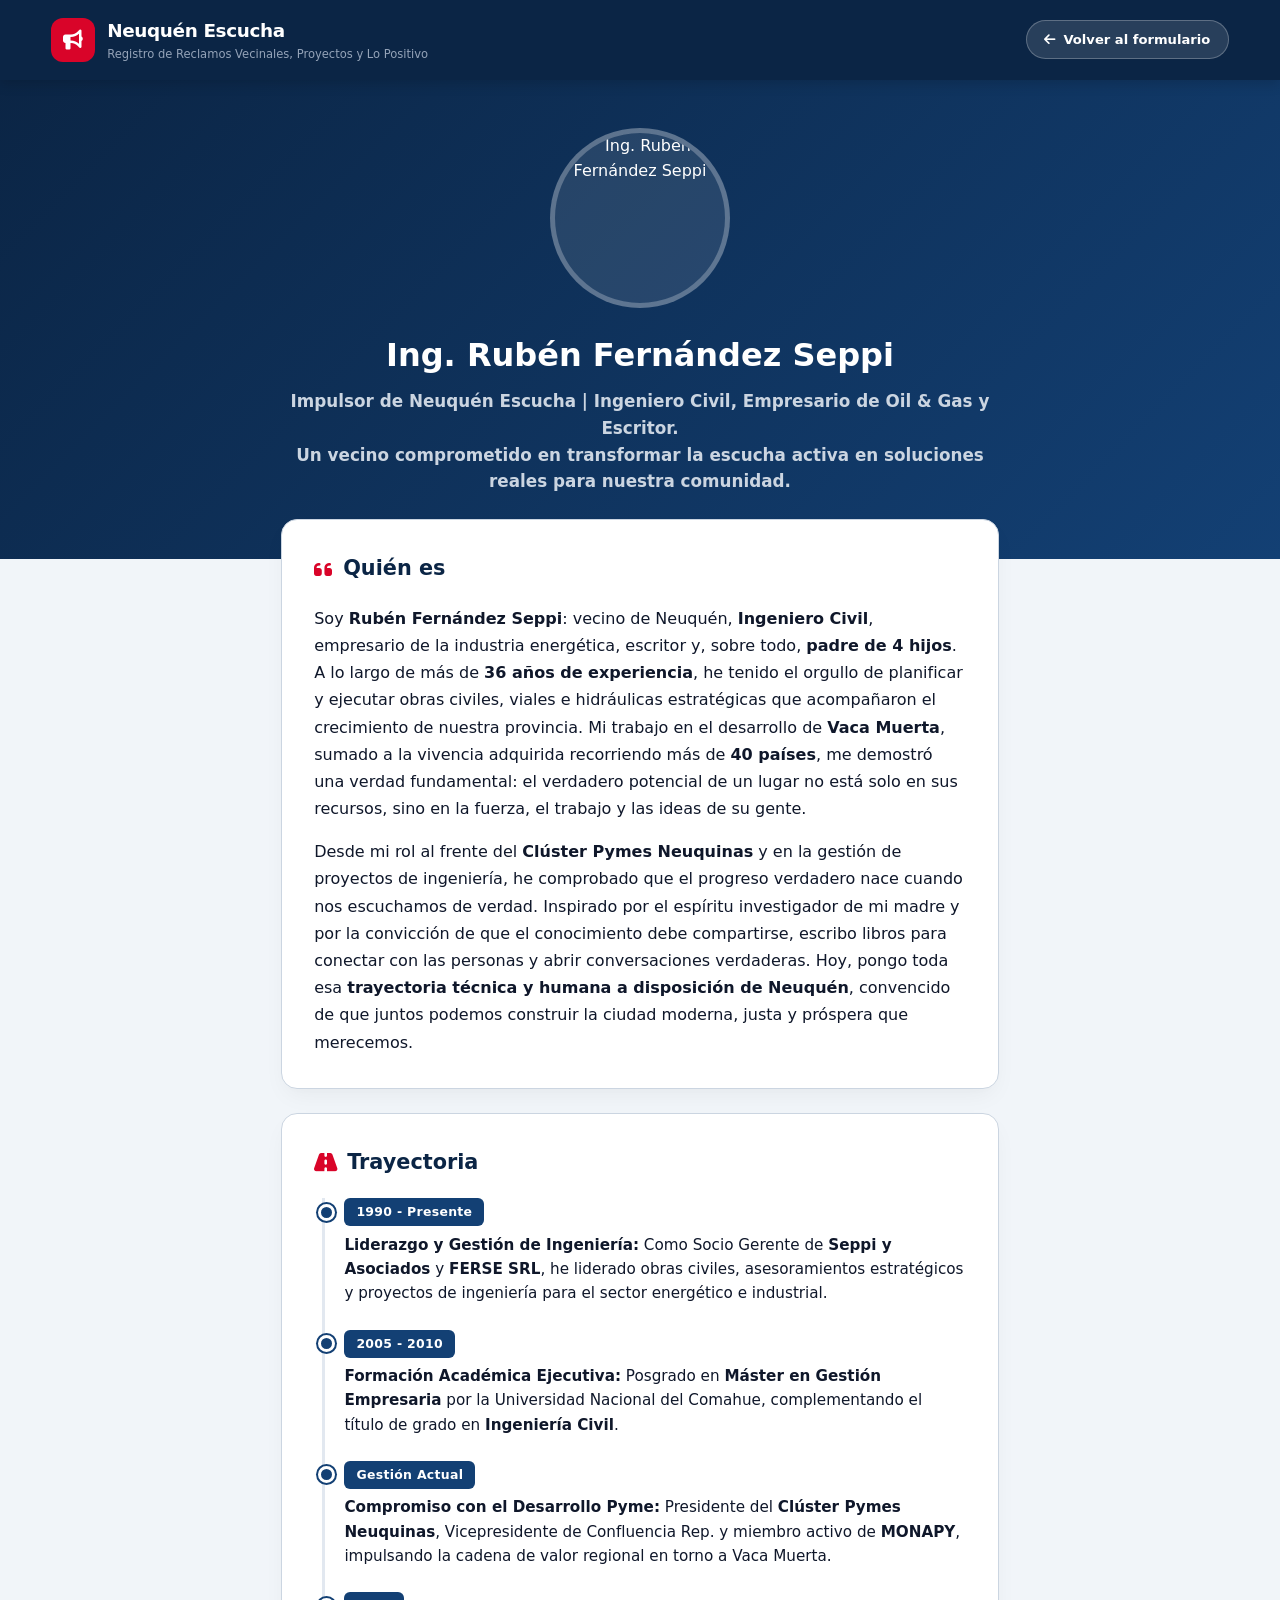
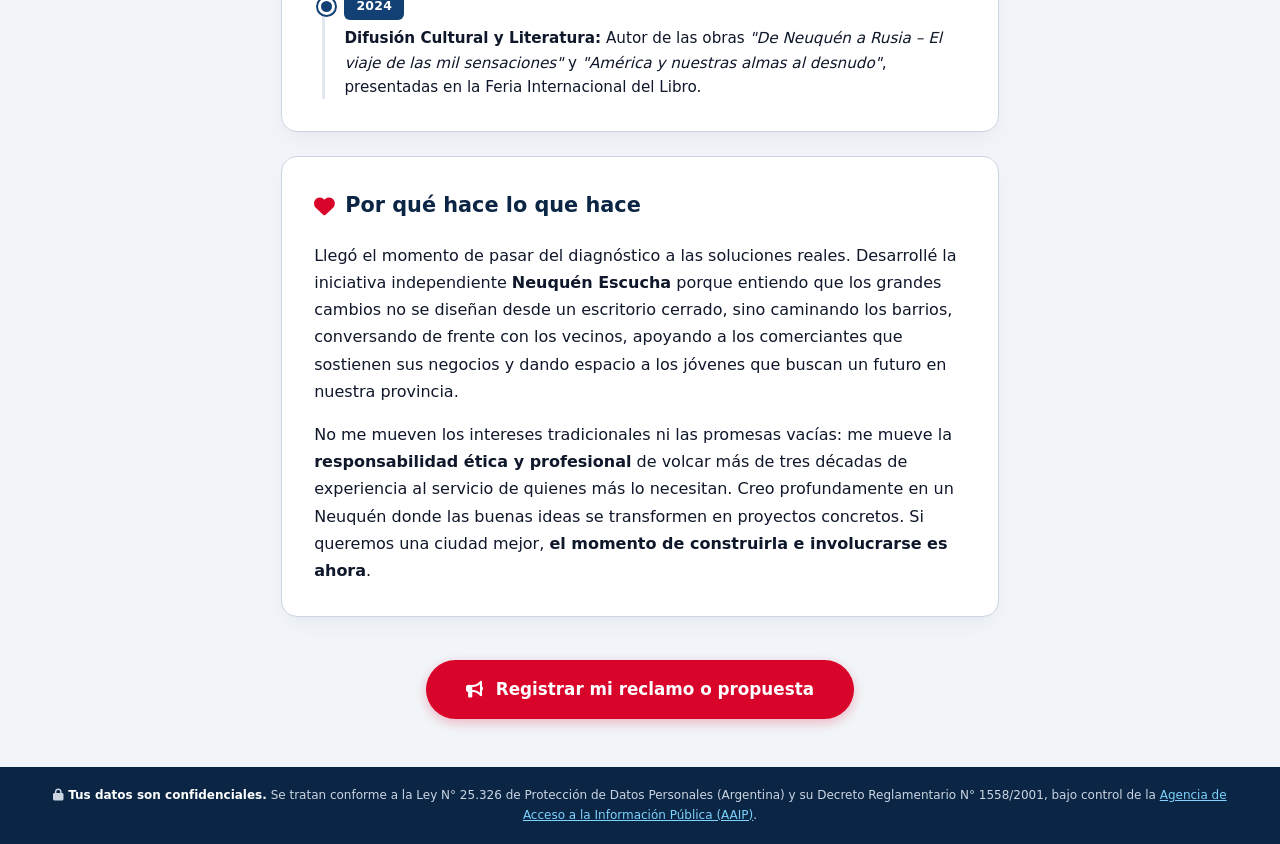
==== commit 3d4d8d35: "Update index.html" ====
--- a/acercade/index.html
+++ b/acercade/index.html
@@ -60,7 +60,7 @@
             color: var(--primary);
             font-size: 1.3rem;
             font-weight: 800;
-            margin-bottom: 1rem;
+            margin-bottom: 1.2rem;
             display: flex;
             align-items: center;
             gap: 10px;
@@ -72,41 +72,60 @@
 
         .about-card p {
             color: var(--text-dark);
-            line-height: 1.75;
-            margin-bottom: 0.9rem;
-            text-align: justify;
+            line-height: 1.7;
+            margin-bottom: 1rem;
+            text-align: left;
         }
 
         .about-card p:last-child { margin-bottom: 0; }
 
+        /* Estilo optimizado de Timeline/Trayectoria para móvil */
         .timeline {
             display: flex;
             flex-direction: column;
-            gap: 1.2rem;
+            gap: 1.5rem;
+            border-left: 3px solid #e2e8f0;
+            padding-left: 1.2rem;
+            margin-left: 0.5rem;
         }
 
         .timeline-item {
             display: flex;
-            gap: 1rem;
+            flex-direction: column;
             align-items: flex-start;
+            gap: 0.4rem;
+            position: relative;
+        }
+
+        .timeline-item::before {
+            content: '';
+            position: absolute;
+            left: -1.65rem;
+            top: 0.35rem;
+            width: 11px;
+            height: 11px;
+            border-radius: 50%;
+            background: var(--secondary);
+            border: 3px solid #fff;
+            box-shadow: 0 0 0 2px var(--secondary);
         }
 
         .timeline-year {
             background: var(--secondary);
             color: #fff;
-            font-weight: 800;
-            font-size: 0.82rem;
-            padding: 0.35rem 0.7rem;
-            border-radius: 50px;
-            flex-shrink: 0;
-            white-space: nowrap;
+            font-weight: 700;
+            font-size: 0.78rem;
+            padding: 0.25rem 0.75rem;
+            border-radius: 6px;
+            display: inline-block;
+            letter-spacing: 0.3px;
         }
 
         .timeline-desc {
             color: var(--text-dark);
             line-height: 1.6;
-            padding-top: 0.15rem;
-            text-align: justify;
+            text-align: left;
+            font-size: 0.95rem;
         }
 
         .about-cta {
@@ -127,7 +146,16 @@
             .about-hero { padding: 2.2rem 5% 3.5rem; }
             .about-hero h1 { font-size: 1.5rem; }
             .about-photo { width: 130px; height: 130px; }
-            .about-card { padding: 1.4rem; }
+            .about-card { padding: 1.2rem; }
+            
+            .timeline {
+                padding-left: 1rem;
+                margin-left: 0.2rem;
+                gap: 1.2rem;
+            }
+            .timeline-item::before {
+                left: -1.45rem;
+            }
         }
     </style>
 </head>
@@ -167,19 +195,19 @@
             <div class="timeline">
                 <div class="timeline-item">
                     <span class="timeline-year">1990 - Presente</span>
-                    <span class="timeline-desc"><strong>Liderazgo y Gestión de Ingeniería:</strong> Como Socio Gerente de <strong>Seppi y Asociados</strong> y <strong>FERSE SRL</strong>, he liderado obras civiles, asesoramientos estratégicos y proyectos de ingeniería para el sector energético e industrial.</span>
+                    <div class="timeline-desc"><strong>Liderazgo y Gestión de Ingeniería:</strong> Como Socio Gerente de <strong>Seppi y Asociados</strong> y <strong>FERSE SRL</strong>, he liderado obras civiles, asesoramientos estratégicos y proyectos de ingeniería para el sector energético e industrial.</div>
                 </div>
                 <div class="timeline-item">
                     <span class="timeline-year">2005 - 2010</span>
-                    <span class="timeline-desc"><strong>Formación Académica Ejecutiva:</strong> Posgrado en <strong>Máster en Gestión Empresaria</strong> por la Universidad Nacional del Comahue, complementando el título de grado en <strong>Ingeniería Civil</strong>.</span>
+                    <div class="timeline-desc"><strong>Formación Académica Ejecutiva:</strong> Posgrado en <strong>Máster en Gestión Empresaria</strong> por la Universidad Nacional del Comahue, complementando el título de grado en <strong>Ingeniería Civil</strong>.</div>
                 </div>
                 <div class="timeline-item">
                     <span class="timeline-year">Gestión Actual</span>
-                    <span class="timeline-desc"><strong>Compromiso con el Desarrollo Pyme:</strong> Presidente del <strong>Clúster Pymes Neuquinas</strong>, Vicepresidente de Confluencia Rep. y miembro activo de <strong>MONAPY</strong>, impulsando la cadena de valor regional en torno a Vaca Muerta.</span>
+                    <div class="timeline-desc"><strong>Compromiso con el Desarrollo Pyme:</strong> Presidente del <strong>Clúster Pymes Neuquinas</strong>, Vicepresidente de Confluencia Rep. y miembro activo de <strong>MONAPY</strong>, impulsando la cadena de valor regional en torno a Vaca Muerta.</div>
                 </div>
                 <div class="timeline-item">
                     <span class="timeline-year">2024</span>
-                    <span class="timeline-desc"><strong>Difusión Cultural y Literatura:</strong> Autor de las obras <em>"De Neuquén a Rusia – El viaje de las mil sensaciones"</em> y <em>"América y nuestras almas al desnudo"</em>, presentadas en la Feria Internacional del Libro.</span>
+                    <div class="timeline-desc"><strong>Difusión Cultural y Literatura:</strong> Autor de las obras <em>"De Neuquén a Rusia – El viaje de las mil sensaciones"</em> y <em>"América y nuestras almas al desnudo"</em>, presentadas en la Feria Internacional del Libro.</div>
                 </div>
             </div>
         </div>
